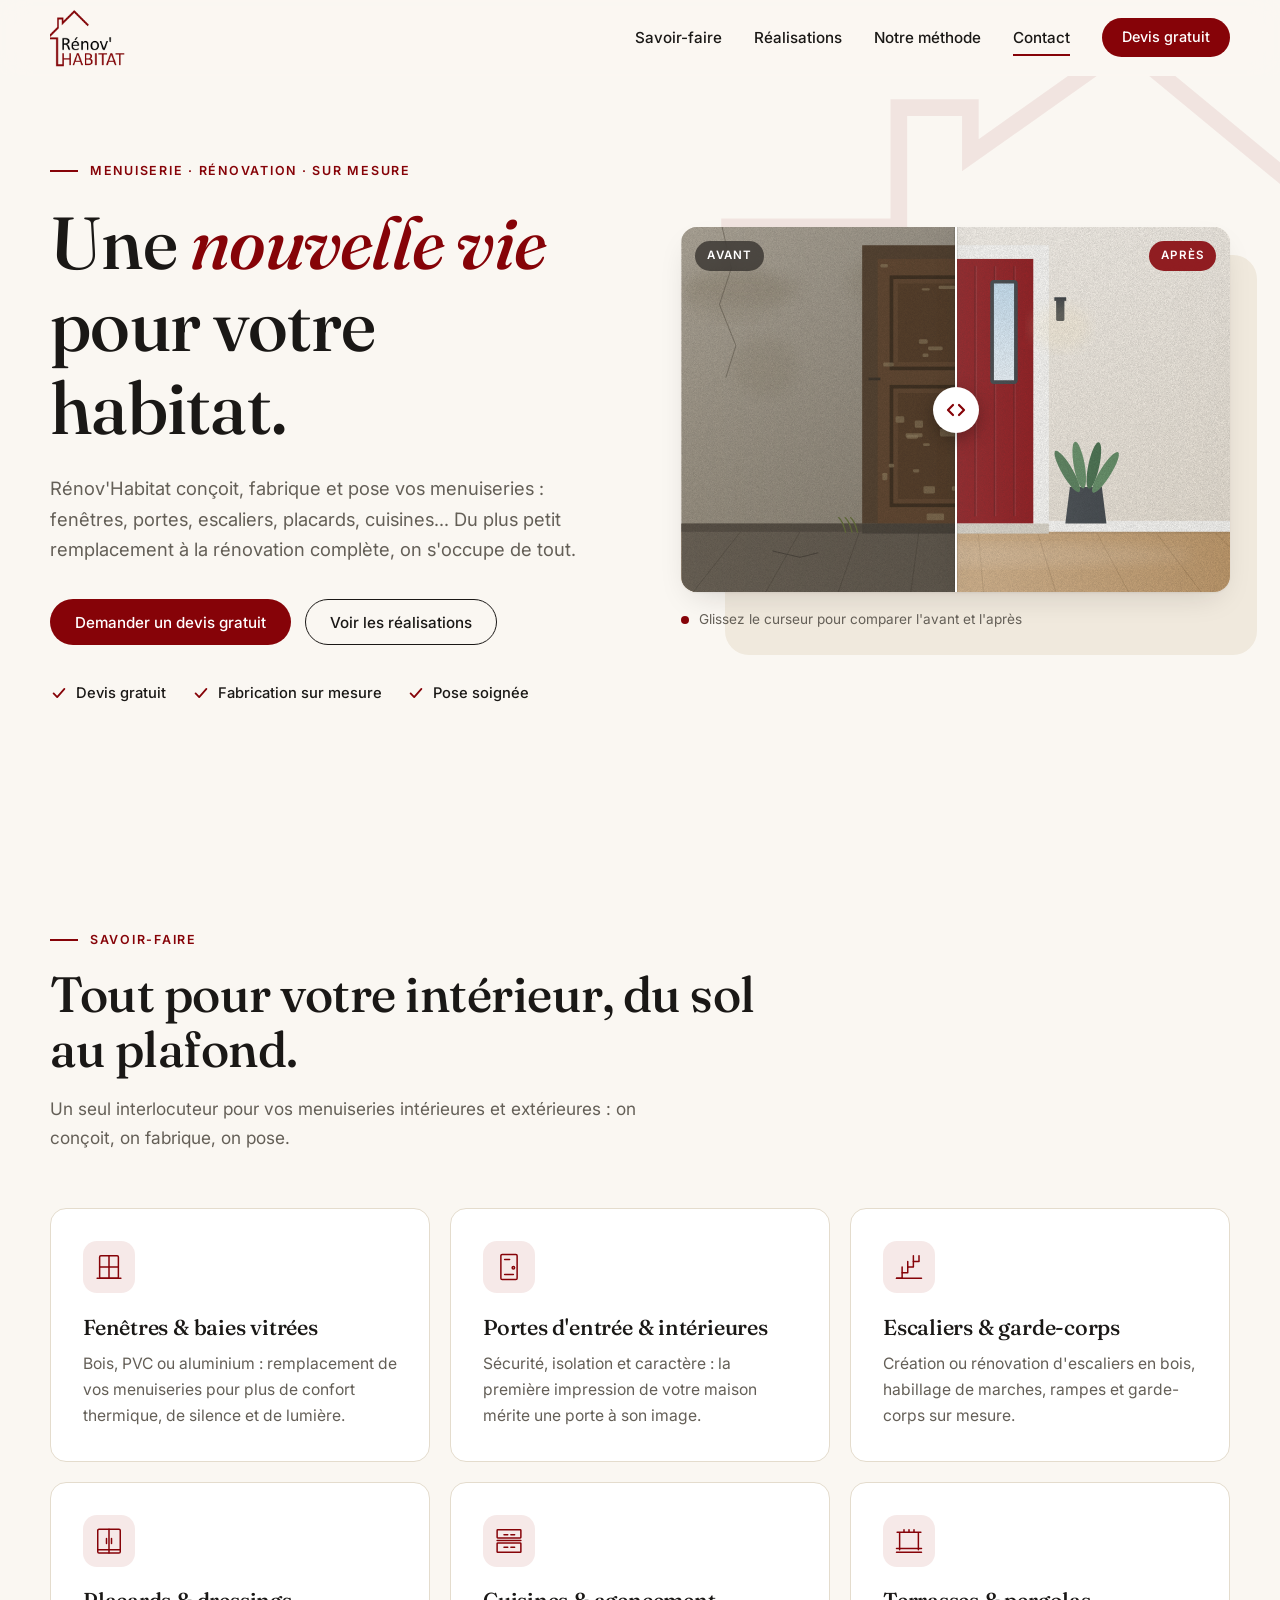
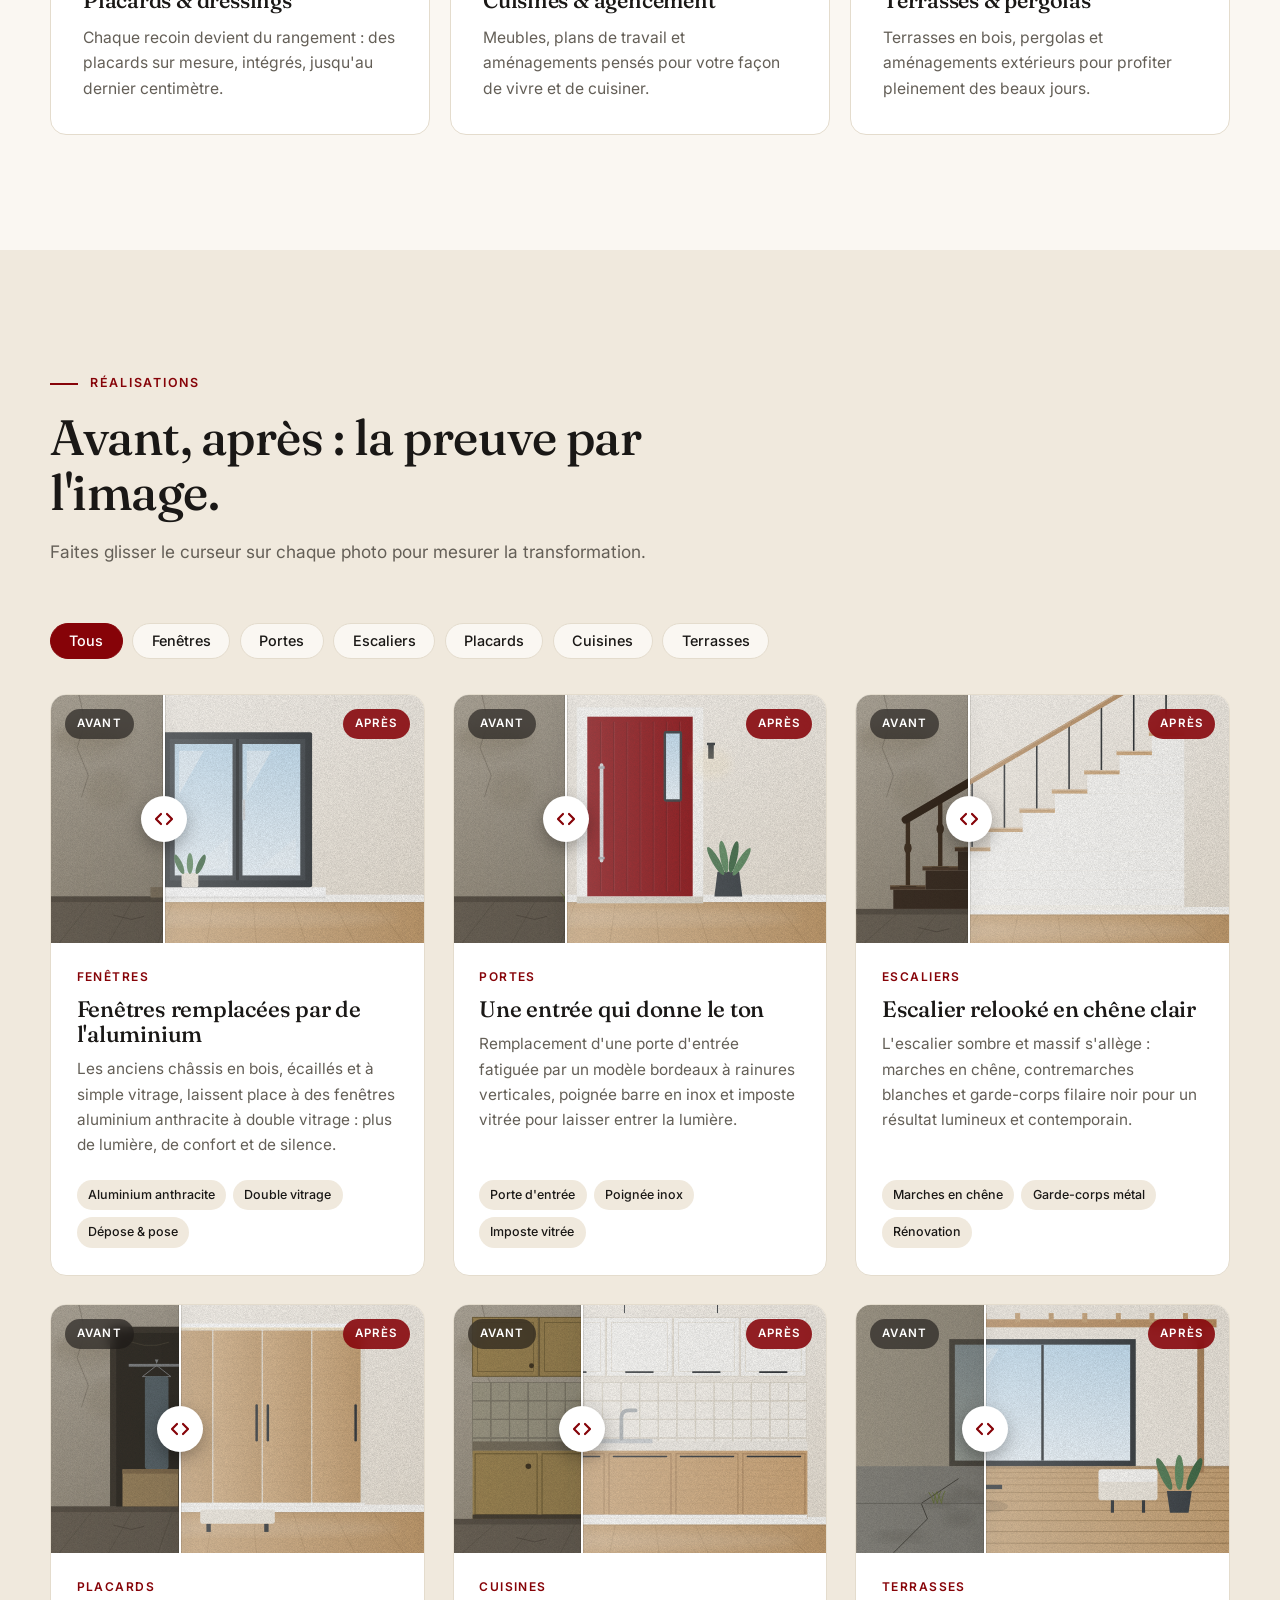
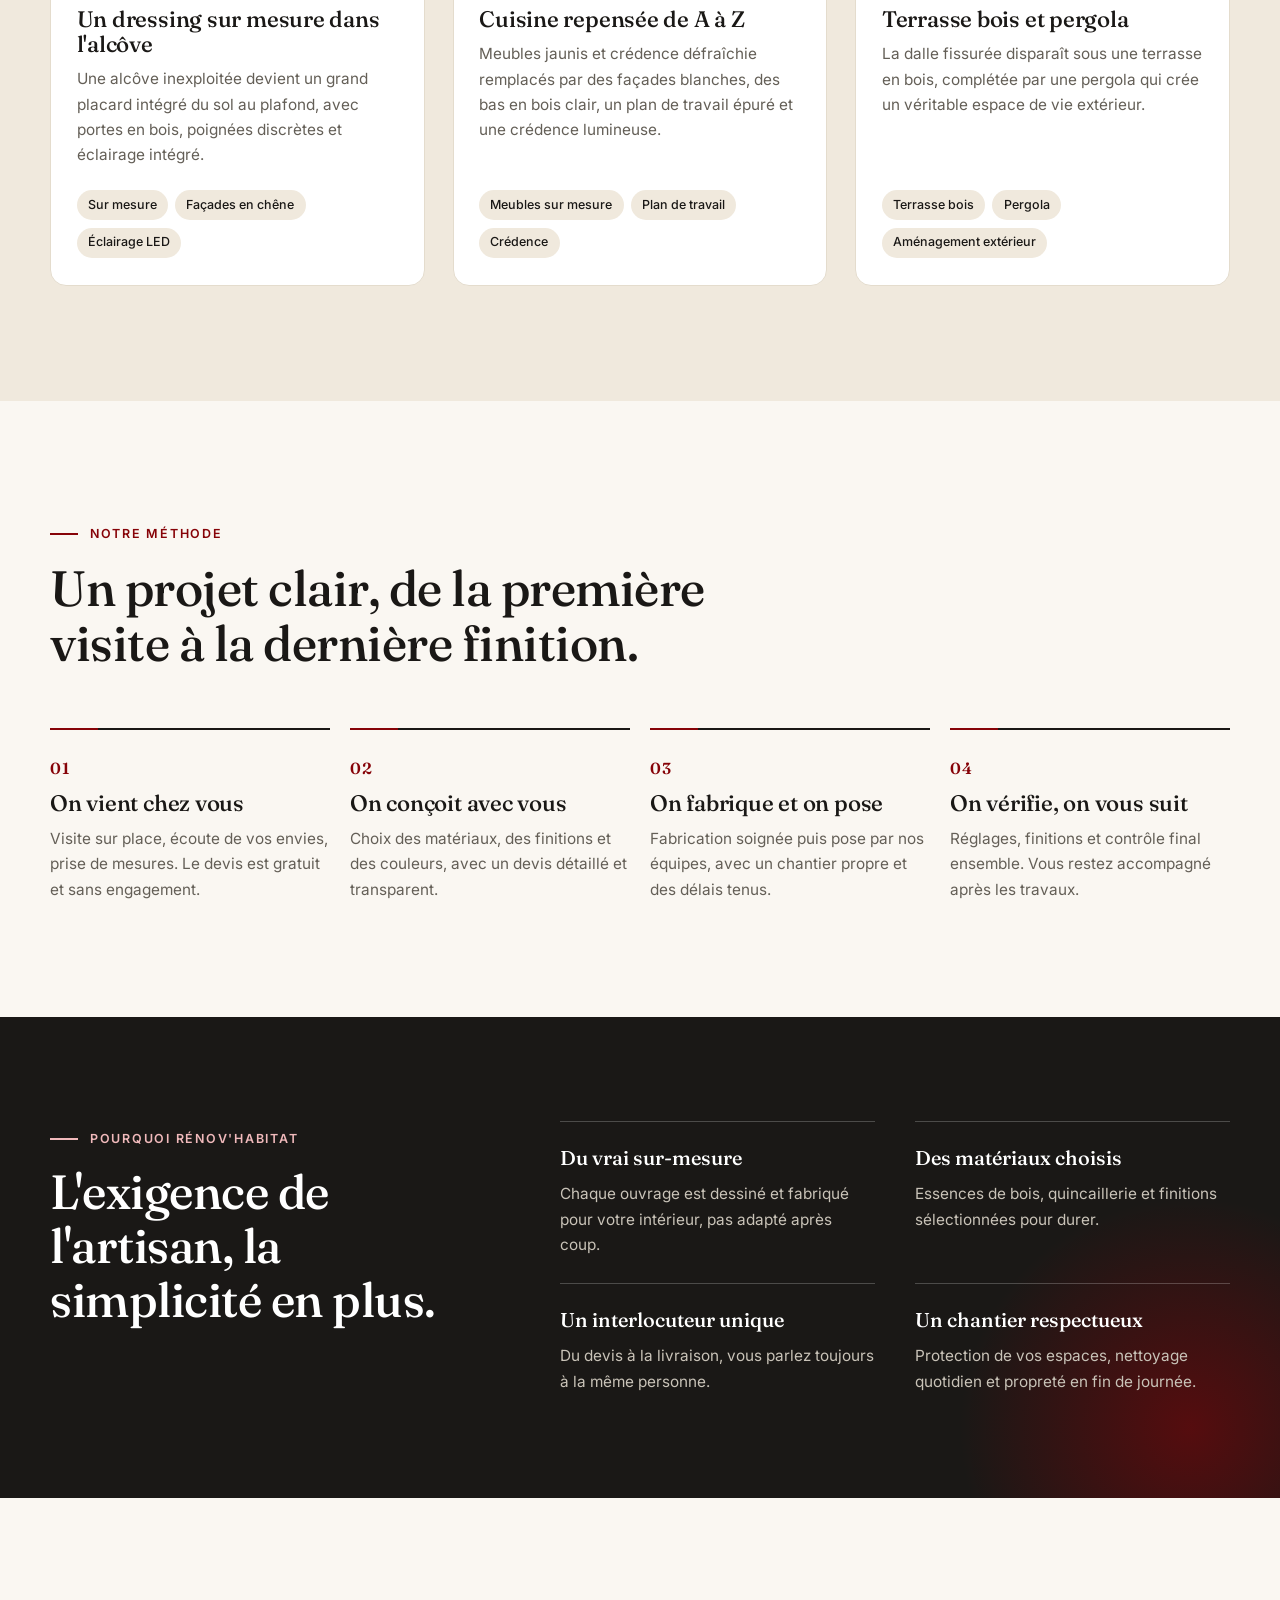
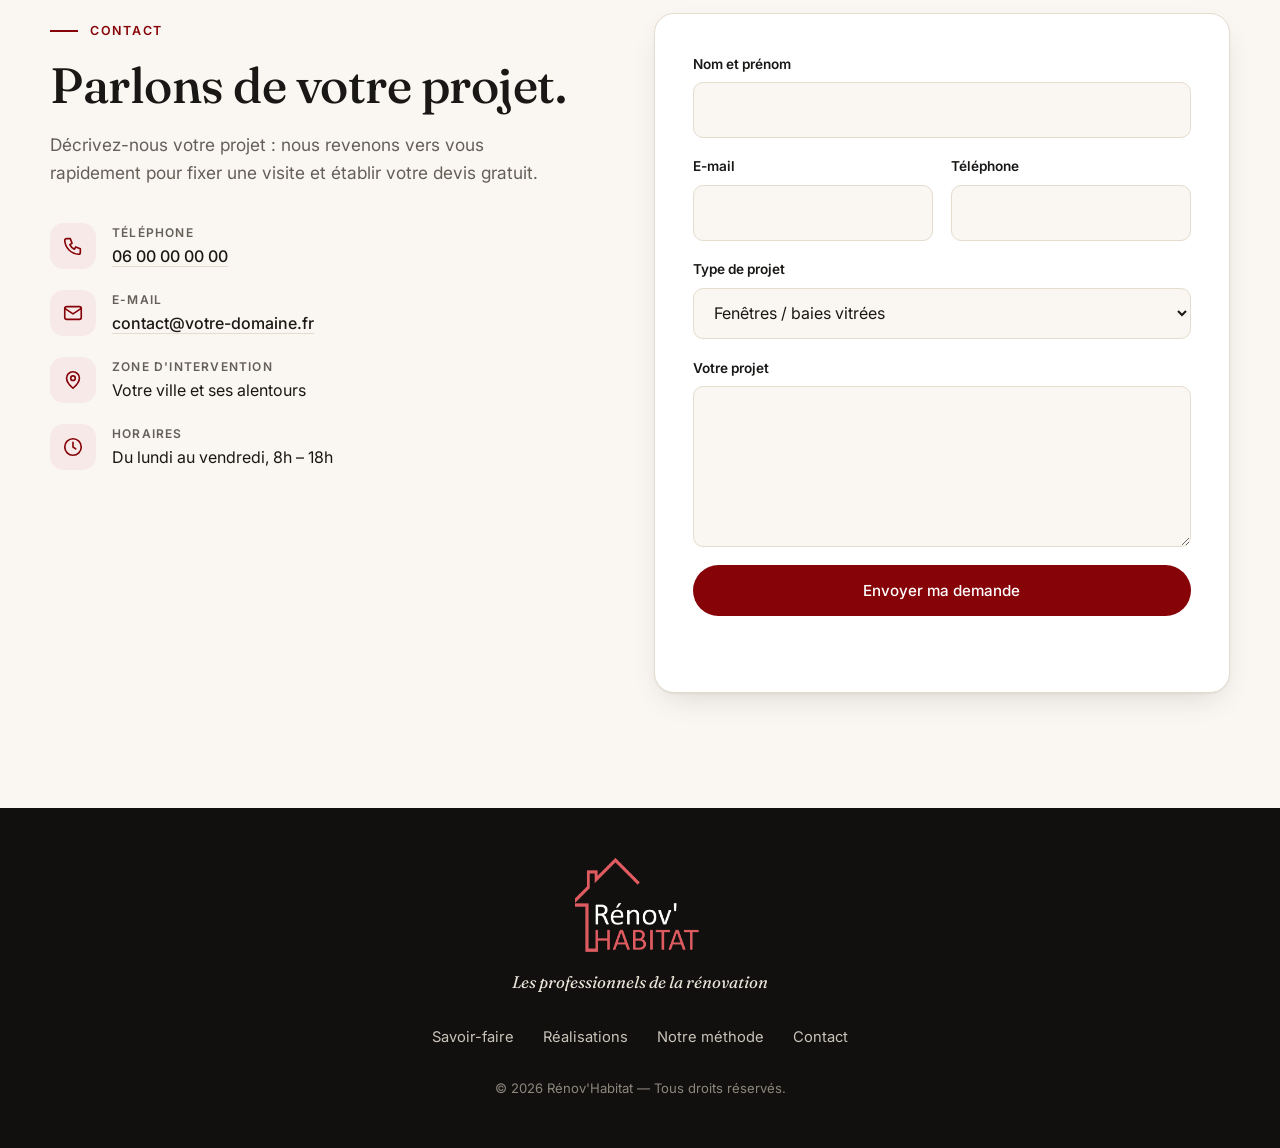
==== index.html @ 022ea780 "Ajoute le site vitrine Rénov'Habitat Site statique (HTML/CSS/JS) pour une entreprise de menuiserie :" ====
<!doctype html>
<html lang="fr">
<head>
  <meta charset="utf-8">
  <meta name="viewport" content="width=device-width, initial-scale=1">
  <title>Rénov'Habitat — Menuiserie sur mesure & rénovation</title>
  <meta name="description" content="Rénov'Habitat, les professionnels de la rénovation : fenêtres, portes, escaliers, placards, cuisines et terrasses sur mesure. Découvrez nos réalisations avant/après et demandez votre devis gratuit.">
  <meta name="theme-color" content="#860308">
  <link rel="icon" href="assets/img/favicon.svg" type="image/svg+xml">

  <meta property="og:type" content="website">
  <meta property="og:title" content="Rénov'Habitat — Menuiserie sur mesure & rénovation">
  <meta property="og:description" content="Fenêtres, portes, escaliers, placards, cuisines et terrasses sur mesure. Découvrez nos transformations avant/après.">
  <meta property="og:image" content="assets/img/logo-original.png">
  <meta property="og:locale" content="fr_FR">

  <link rel="preconnect" href="https://fonts.googleapis.com">
  <link rel="preconnect" href="https://fonts.gstatic.com" crossorigin>
  <link rel="stylesheet" href="https://fonts.googleapis.com/css2?family=Fraunces:ital,opsz,wght@0,9..144,500;0,9..144,600;1,9..144,500&family=Inter:wght@400;500;600&display=swap">
  <link rel="stylesheet" href="css/style.css">
  <script>document.documentElement.classList.add('js')</script>
</head>
<body>
  <a class="skip-link" href="#contenu">Aller au contenu</a>

  <!-- ============ EN-TÊTE ============ -->
  <header class="site-header" id="top">
    <div class="container header__inner">
      <a class="brand" href="#top" aria-label="Rénov'Habitat — accueil">
        <img src="assets/img/logo-mark.png" alt="Rénov'Habitat" width="447" height="332">
      </a>

      <nav class="nav" id="nav" aria-label="Navigation principale">
        <a href="#savoir-faire">Savoir-faire</a>
        <a href="#realisations">Réalisations</a>
        <a href="#methode">Notre méthode</a>
        <a href="#contact">Contact</a>
        <a class="btn btn--primary nav__cta" href="#contact">Devis gratuit</a>
      </nav>

      <button class="nav-toggle" type="button" aria-controls="nav" aria-expanded="false" aria-label="Ouvrir le menu">
        <span></span><span></span><span></span>
      </button>
    </div>
  </header>

  <main id="contenu">

    <!-- ============ HERO ============ -->
    <section class="hero">
      <svg class="hero__roof" viewBox="0 0 520 330" aria-hidden="true" focusable="false">
        <polyline points="8,322 8,160 150,160 150,60 210,60 210,100 340,8 512,150" fill="none" stroke="currentColor" stroke-width="14" stroke-linejoin="miter"/>
      </svg>

      <div class="container hero__grid">
        <div class="hero__copy">
          <p class="eyebrow">Menuiserie · Rénovation · Sur mesure</p>
          <h1>Une <em>nouvelle vie</em> pour votre habitat.</h1>
          <p class="lead">Rénov'Habitat conçoit, fabrique et pose vos menuiseries : fenêtres, portes, escaliers, placards, cuisines… Du plus petit remplacement à la rénovation complète, on s'occupe de tout.</p>

          <div class="hero__actions">
            <a class="btn btn--primary" href="#contact">Demander un devis gratuit</a>
            <a class="btn btn--ghost" href="#realisations">Voir les réalisations</a>
          </div>

          <ul class="checks" aria-label="Nos engagements">
            <li><svg viewBox="0 0 20 20" aria-hidden="true"><path d="M4 10.5l4 4 8-9" fill="none" stroke="currentColor" stroke-width="2" stroke-linecap="round" stroke-linejoin="round"/></svg>Devis gratuit</li>
            <li><svg viewBox="0 0 20 20" aria-hidden="true"><path d="M4 10.5l4 4 8-9" fill="none" stroke="currentColor" stroke-width="2" stroke-linecap="round" stroke-linejoin="round"/></svg>Fabrication sur mesure</li>
            <li><svg viewBox="0 0 20 20" aria-hidden="true"><path d="M4 10.5l4 4 8-9" fill="none" stroke="currentColor" stroke-width="2" stroke-linecap="round" stroke-linejoin="round"/></svg>Pose soignée</li>
          </ul>
        </div>

        <div class="hero__visual">
          <div class="ba ba--hero"
               data-before="assets/img/projects/porte-avant.svg"
               data-after="assets/img/projects/porte-apres.svg"
               data-alt-before="Porte d'entrée en bois usée, avant rénovation"
               data-alt-after="Porte d'entrée bordeaux moderne, après rénovation"
               data-eager="true"></div>
          <p class="hero__caption"><span class="dot"></span> Glissez le curseur pour comparer l'avant et l'après</p>
        </div>
      </div>
    </section>

    <!-- ============ SAVOIR-FAIRE ============ -->
    <section class="section" id="savoir-faire">
      <div class="container">
        <header class="section__head reveal">
          <p class="eyebrow">Savoir-faire</p>
          <h2>Tout pour votre intérieur, du sol au plafond.</h2>
          <p class="section__intro">Un seul interlocuteur pour vos menuiseries intérieures et extérieures : on conçoit, on fabrique, on pose.</p>
        </header>

        <div class="services">
          <article class="service reveal">
            <svg class="service__icon" viewBox="0 0 48 48" aria-hidden="true"><rect x="9" y="6" width="30" height="36" rx="2"/><path d="M24 6v36M9 24h30"/><path d="M5 42h38"/></svg>
            <h3>Fenêtres &amp; baies vitrées</h3>
            <p>Bois, PVC ou aluminium : remplacement de vos menuiseries pour plus de confort thermique, de silence et de lumière.</p>
          </article>
          <article class="service reveal">
            <svg class="service__icon" viewBox="0 0 48 48" aria-hidden="true"><rect x="11" y="4" width="26" height="40" rx="2"/><circle cx="31" cy="25" r="2"/><path d="M17 12h8M17 36h14"/></svg>
            <h3>Portes d'entrée &amp; intérieures</h3>
            <p>Sécurité, isolation et caractère : la première impression de votre maison mérite une porte à son image.</p>
          </article>
          <article class="service reveal">
            <svg class="service__icon" viewBox="0 0 48 48" aria-hidden="true"><path d="M4 42h9v-9h9v-9h9v-9h9V6"/><path d="M4 42h40"/><path d="M13 33V24M22 24V15M31 15V6"/></svg>
            <h3>Escaliers &amp; garde-corps</h3>
            <p>Création ou rénovation d'escaliers en bois, habillage de marches, rampes et garde-corps sur mesure.</p>
          </article>
          <article class="service reveal">
            <svg class="service__icon" viewBox="0 0 48 48" aria-hidden="true"><rect x="6" y="5" width="36" height="38" rx="2"/><path d="M24 5v38M6 38h36"/><path d="M20 20v8M28 20v8"/></svg>
            <h3>Placards &amp; dressings</h3>
            <p>Chaque recoin devient du rangement : des placards sur mesure, intégrés, jusqu'au dernier centimètre.</p>
          </article>
          <article class="service reveal">
            <svg class="service__icon" viewBox="0 0 48 48" aria-hidden="true"><rect x="5" y="6" width="38" height="13" rx="1"/><rect x="5" y="27" width="38" height="15" rx="1"/><path d="M5 23h38M16 14h6M16 34h6M27 14h6M27 34h6"/></svg>
            <h3>Cuisines &amp; agencement</h3>
            <p>Meubles, plans de travail et aménagements pensés pour votre façon de vivre et de cuisiner.</p>
          </article>
          <article class="service reveal">
            <svg class="service__icon" viewBox="0 0 48 48" aria-hidden="true"><path d="M5 10h38M9 10v28M39 10v28"/><path d="M4 42h40M4 36h40"/><path d="M16 10v-4M24 10v-4M32 10v-4"/></svg>
            <h3>Terrasses &amp; pergolas</h3>
            <p>Terrasses en bois, pergolas et aménagements extérieurs pour profiter pleinement des beaux jours.</p>
          </article>
        </div>
      </div>
    </section>

    <!-- ============ RÉALISATIONS ============ -->
    <section class="section section--sand" id="realisations">
      <div class="container">
        <header class="section__head reveal">
          <p class="eyebrow">Réalisations</p>
          <h2>Avant, après : la preuve par l'image.</h2>
          <p class="section__intro">Faites glisser le curseur sur chaque photo pour mesurer la transformation.</p>
        </header>

        <div class="filters reveal" id="filters" role="group" aria-label="Filtrer les réalisations"></div>

        <div class="projects" id="projects" aria-live="polite">
          <noscript><p>Activez JavaScript pour comparer les photos avant/après.</p></noscript>
        </div>
      </div>
    </section>

    <!-- ============ MÉTHODE ============ -->
    <section class="section" id="methode">
      <div class="container">
        <header class="section__head reveal">
          <p class="eyebrow">Notre méthode</p>
          <h2>Un projet clair, de la première visite à la dernière finition.</h2>
        </header>

        <ol class="steps">
          <li class="step reveal">
            <span class="step__num">01</span>
            <h3>On vient chez vous</h3>
            <p>Visite sur place, écoute de vos envies, prise de mesures. Le devis est gratuit et sans engagement.</p>
          </li>
          <li class="step reveal">
            <span class="step__num">02</span>
            <h3>On conçoit avec vous</h3>
            <p>Choix des matériaux, des finitions et des couleurs, avec un devis détaillé et transparent.</p>
          </li>
          <li class="step reveal">
            <span class="step__num">03</span>
            <h3>On fabrique et on pose</h3>
            <p>Fabrication soignée puis pose par nos équipes, avec un chantier propre et des délais tenus.</p>
          </li>
          <li class="step reveal">
            <span class="step__num">04</span>
            <h3>On vérifie, on vous suit</h3>
            <p>Réglages, finitions et contrôle final ensemble. Vous restez accompagné après les travaux.</p>
          </li>
        </ol>
      </div>
    </section>

    <!-- ============ ENGAGEMENTS ============ -->
    <section class="values">
      <div class="container values__grid">
        <div class="values__lead reveal">
          <p class="eyebrow eyebrow--light">Pourquoi Rénov'Habitat</p>
          <h2>L'exigence de l'artisan, la simplicité en plus.</h2>
        </div>
        <ul class="values__list">
          <li class="reveal"><strong>Du vrai sur-mesure</strong><span>Chaque ouvrage est dessiné et fabriqué pour votre intérieur, pas adapté après coup.</span></li>
          <li class="reveal"><strong>Des matériaux choisis</strong><span>Essences de bois, quincaillerie et finitions sélectionnées pour durer.</span></li>
          <li class="reveal"><strong>Un interlocuteur unique</strong><span>Du devis à la livraison, vous parlez toujours à la même personne.</span></li>
          <li class="reveal"><strong>Un chantier respectueux</strong><span>Protection de vos espaces, nettoyage quotidien et propreté en fin de journée.</span></li>
        </ul>
      </div>
    </section>

    <!-- ============ CONTACT ============ -->
    <section class="section" id="contact">
      <div class="container contact__grid">
        <div class="contact__info reveal">
          <p class="eyebrow">Contact</p>
          <h2>Parlons de votre projet.</h2>
          <p class="section__intro">Décrivez-nous votre projet : nous revenons vers vous rapidement pour fixer une visite et établir votre devis gratuit.</p>

          <ul class="contact__list">
            <li>
              <svg viewBox="0 0 24 24" aria-hidden="true"><path d="M5 4h4l2 5-2.5 1.5a11 11 0 005 5L15 13l5 2v4a2 2 0 01-2 2A16 16 0 013 6a2 2 0 012-2z"/></svg>
              <div><span class="label">Téléphone</span><a data-site="phone" data-site-href="tel" href="tel:0600000000">06 00 00 00 00</a></div>
            </li>
            <li>
              <svg viewBox="0 0 24 24" aria-hidden="true"><rect x="3" y="5" width="18" height="14" rx="2"/><path d="M3 7l9 6 9-6"/></svg>
              <div><span class="label">E-mail</span><a data-site="email" data-site-href="mail" href="mailto:contact@votre-domaine.fr">contact@votre-domaine.fr</a></div>
            </li>
            <li>
              <svg viewBox="0 0 24 24" aria-hidden="true"><path d="M12 21s-7-6.2-7-11a7 7 0 0114 0c0 4.8-7 11-7 11z"/><circle cx="12" cy="10" r="2.5"/></svg>
              <div><span class="label">Zone d'intervention</span><span data-site="zone">Votre ville et ses alentours</span></div>
            </li>
            <li>
              <svg viewBox="0 0 24 24" aria-hidden="true"><circle cx="12" cy="12" r="9"/><path d="M12 7v5l3 2"/></svg>
              <div><span class="label">Horaires</span><span data-site="hours">Du lundi au vendredi, 8h – 18h</span></div>
            </li>
          </ul>
        </div>

        <form class="form reveal" id="contact-form" novalidate>
          <div class="field">
            <label for="f-name">Nom et prénom</label>
            <input id="f-name" name="name" type="text" autocomplete="name" required>
          </div>
          <div class="field-row">
            <div class="field">
              <label for="f-email">E-mail</label>
              <input id="f-email" name="email" type="email" autocomplete="email" required>
            </div>
            <div class="field">
              <label for="f-phone">Téléphone</label>
              <input id="f-phone" name="phone" type="tel" autocomplete="tel">
            </div>
          </div>
          <div class="field">
            <label for="f-type">Type de projet</label>
            <select id="f-type" name="type">
              <option>Fenêtres / baies vitrées</option>
              <option>Porte d'entrée / intérieure</option>
              <option>Escalier / garde-corps</option>
              <option>Placard / dressing</option>
              <option>Cuisine / agencement</option>
              <option>Terrasse / pergola</option>
              <option>Autre projet</option>
            </select>
          </div>
          <div class="field">
            <label for="f-msg">Votre projet</label>
            <textarea id="f-msg" name="message" rows="5" required></textarea>
          </div>
          <button class="btn btn--primary btn--block" type="submit">Envoyer ma demande</button>
          <p class="form__status" id="form-status" role="status"></p>
        </form>
      </div>
    </section>
  </main>

  <!-- ============ PIED DE PAGE ============ -->
  <footer class="site-footer">
    <div class="container footer__inner">
      <img class="footer__logo" src="assets/img/logo-mark-light.png" alt="Rénov'Habitat" width="447" height="332" loading="lazy">
      <p class="footer__tagline">Les professionnels de la rénovation</p>
      <nav class="footer__nav" aria-label="Pied de page">
        <a href="#savoir-faire">Savoir-faire</a>
        <a href="#realisations">Réalisations</a>
        <a href="#methode">Notre méthode</a>
        <a href="#contact">Contact</a>
      </nav>
      <p class="footer__copy">© <span id="year">2026</span> Rénov'Habitat — Tous droits réservés.</p>
    </div>
  </footer>

  <script src="js/config.js"></script>
  <script src="js/projects.js"></script>
  <script src="js/main.js"></script>
</body>
</html>
---- css/style.css ----
/* =====================================================================
   Rénov'Habitat — feuille de style
   Charte : bordeaux du logo, crème chaud, noir encre, touche de bois.
   ===================================================================== */

:root {
  --bordeaux: #860308;
  --bordeaux-dark: #5f0206;
  --bordeaux-soft: #f6e9e8;
  --ink: #1a1816;
  --muted: #645f57;
  --paper: #faf7f2;
  --sand: #f0e9dd;
  --line: #e4dccd;
  --wood: #c29b6d;
  --white: #fff;

  --font-body: "Inter", system-ui, -apple-system, "Segoe UI", Roboto, sans-serif;
  --font-display: "Fraunces", Georgia, "Times New Roman", serif;

  --radius: 16px;
  --radius-sm: 10px;
  --shadow: 0 1px 2px rgb(26 24 22 / .05), 0 12px 32px -12px rgb(26 24 22 / .18);
  --header-h: 76px;
  --ease: cubic-bezier(.2, .7, .2, 1);
}

/* ---------- Base ---------- */
*, *::before, *::after { box-sizing: border-box; }
html { scroll-behavior: smooth; -webkit-text-size-adjust: 100%; }
body {
  margin: 0;
  font-family: var(--font-body);
  font-size: 1rem;
  line-height: 1.65;
  color: var(--ink);
  background: var(--paper);
  -webkit-font-smoothing: antialiased;
}
img, svg { max-width: 100%; display: block; }
h1, h2, h3 { margin: 0; font-family: var(--font-display); font-weight: 500; line-height: 1.12; letter-spacing: -.01em; }
p { margin: 0; }
ul, ol { margin: 0; padding: 0; list-style: none; }
a { color: inherit; }
:focus-visible { outline: 3px solid var(--bordeaux); outline-offset: 3px; border-radius: 4px; }
::selection { background: var(--bordeaux); color: #fff; }

.container { width: min(1180px, 100% - 2.5rem); margin-inline: auto; }
.skip-link {
  position: absolute; left: 1rem; top: -4rem; z-index: 100;
  background: var(--ink); color: #fff; padding: .6rem 1rem; border-radius: 8px;
}
.skip-link:focus { top: 1rem; }
.sr-only {
  position: absolute; width: 1px; height: 1px; margin: -1px; padding: 0;
  overflow: hidden; clip: rect(0 0 0 0); white-space: nowrap; border: 0;
}

/* ---------- Boutons ---------- */
.btn {
  display: inline-flex; align-items: center; justify-content: center; gap: .5rem;
  padding: .9rem 1.5rem; border-radius: 999px; border: 1.5px solid transparent;
  font: 500 .95rem/1 var(--font-body); text-decoration: none; cursor: pointer;
  transition: background .25s var(--ease), color .25s var(--ease), border-color .25s var(--ease), transform .25s var(--ease), box-shadow .25s var(--ease);
}
.btn:active { transform: translateY(1px); }
.btn--primary { background: var(--bordeaux); color: #fff; }
.btn--primary:hover { background: var(--bordeaux-dark); box-shadow: 0 10px 24px -10px rgb(134 3 8 / .6); }
.btn--ghost { border-color: var(--ink); color: var(--ink); }
.btn--ghost:hover { background: var(--ink); color: #fff; }
.btn--block { width: 100%; padding-block: 1.05rem; }

/* ---------- En-tête ---------- */
.site-header {
  position: sticky; top: 0; z-index: 50; height: var(--header-h);
  background: rgb(250 247 242 / .82);
  -webkit-backdrop-filter: saturate(1.4) blur(14px); backdrop-filter: saturate(1.4) blur(14px);
  border-bottom: 1px solid transparent;
  transition: border-color .3s, box-shadow .3s;
}
.site-header.is-scrolled { border-color: var(--line); box-shadow: 0 6px 20px -16px rgb(26 24 22 / .4); }
.header__inner { height: 100%; display: flex; align-items: center; justify-content: space-between; gap: 1.5rem; }
.brand img { height: 58px; width: auto; }

.nav { display: flex; align-items: center; gap: 2rem; }
.nav a:not(.btn) {
  position: relative; text-decoration: none; font-size: .95rem; font-weight: 500; color: var(--ink); padding: .25rem 0;
}
.nav a:not(.btn)::after {
  content: ""; position: absolute; left: 0; bottom: -2px; width: 100%; height: 2px;
  background: var(--bordeaux); transform: scaleX(0); transform-origin: left; transition: transform .3s var(--ease);
}
.nav a:not(.btn):hover::after, .nav a.is-active::after { transform: scaleX(1); }
.nav__cta { padding: .7rem 1.2rem; font-size: .9rem; }

.nav-toggle {
  display: none; width: 44px; height: 44px; padding: 0; border: 0; background: none; cursor: pointer;
  flex-direction: column; justify-content: center; align-items: center; gap: 6px;
}
.nav-toggle span { width: 24px; height: 2px; background: var(--ink); border-radius: 2px; transition: transform .3s var(--ease), opacity .2s; }
.nav-toggle[aria-expanded="true"] span:nth-child(1) { transform: translateY(8px) rotate(45deg); }
.nav-toggle[aria-expanded="true"] span:nth-child(2) { opacity: 0; }
.nav-toggle[aria-expanded="true"] span:nth-child(3) { transform: translateY(-8px) rotate(-45deg); }

/* ---------- Typo utilitaires ---------- */
.eyebrow {
  display: inline-flex; align-items: center; gap: .75rem;
  font-size: .78rem; font-weight: 600; letter-spacing: .14em; text-transform: uppercase; color: var(--bordeaux);
}
.eyebrow::before { content: ""; width: 28px; height: 2px; background: currentColor; }
.eyebrow--light { color: #f0b9bb; }

.section { padding-block: clamp(4rem, 9vw, 7.5rem); scroll-margin-top: var(--header-h); }
.section--sand { background: var(--sand); }
.section__head { max-width: 720px; margin-bottom: clamp(2.2rem, 5vw, 3.5rem); }
.section__head h2, .contact__info h2 { font-size: clamp(2rem, 4.2vw, 3.1rem); margin-top: 1rem; }
.section__intro { margin-top: 1.1rem; color: var(--muted); font-size: 1.08rem; max-width: 56ch; }

/* ---------- Hero ---------- */
.hero { position: relative; overflow: hidden; padding-block: clamp(2.5rem, 6vw, 5rem) clamp(3.5rem, 8vw, 6.5rem); }
.hero__roof {
  position: absolute; right: -60px; top: -40px; width: min(620px, 70vw); color: var(--bordeaux); opacity: .07; pointer-events: none;
}
.hero__grid { position: relative; display: grid; gap: 3rem; align-items: center; }
.hero h1 { font-size: clamp(2.6rem, 6.4vw, 4.6rem); margin-top: 1.3rem; }
.hero h1 em { font-style: italic; color: var(--bordeaux); }
.lead { margin-top: 1.5rem; max-width: 52ch; font-size: clamp(1.02rem, 1.6vw, 1.15rem); color: var(--muted); }
.hero__actions { display: flex; flex-wrap: wrap; gap: .9rem; margin-top: 2.2rem; }
.checks { display: flex; flex-wrap: wrap; gap: .6rem 1.6rem; margin-top: 2.2rem; font-size: .92rem; font-weight: 500; }
.checks li { display: inline-flex; align-items: center; gap: .5rem; }
.checks svg { width: 18px; height: 18px; color: var(--bordeaux); flex: none; }

.hero__visual { position: relative; }
.hero__visual::before {
  content: ""; position: absolute; inset: 7% -5% -6% 8%; background: var(--sand); border-radius: calc(var(--radius) + 8px); z-index: 0;
}
.hero__visual .ba { position: relative; z-index: 1; border-radius: var(--radius); box-shadow: var(--shadow); }
.hero__caption { position: relative; z-index: 1; margin-top: 1rem; display: flex; align-items: center; gap: .6rem; font-size: .85rem; color: var(--muted); }
.dot { width: 8px; height: 8px; border-radius: 50%; background: var(--bordeaux); box-shadow: 0 0 0 0 rgb(134 3 8 / .5); animation: pulse 2.2s infinite; }
@keyframes pulse { 70% { box-shadow: 0 0 0 10px rgb(134 3 8 / 0); } 100% { box-shadow: 0 0 0 0 rgb(134 3 8 / 0); } }

/* ---------- Comparateur avant / après ---------- */
.ba {
  --pos: 50%;
  position: relative; overflow: hidden; aspect-ratio: 3 / 2; background: var(--sand);
  cursor: ew-resize; touch-action: pan-y; user-select: none; -webkit-user-select: none; isolation: isolate;
}
.ba__img { position: absolute; inset: 0; width: 100%; height: 100%; object-fit: cover; pointer-events: none; -webkit-user-drag: none; }
.ba__img--before { clip-path: inset(0 calc(100% - var(--pos)) 0 0); }
.ba__tag {
  position: absolute; top: 14px; padding: .35rem .75rem; border-radius: 999px;
  font-size: .72rem; font-weight: 600; letter-spacing: .1em; text-transform: uppercase; color: #fff;
  background: rgb(26 24 22 / .62); -webkit-backdrop-filter: blur(6px); backdrop-filter: blur(6px); pointer-events: none;
}
.ba__tag--before { left: 14px; }
.ba__tag--after { right: 14px; background: rgb(134 3 8 / .88); }
.ba__handle {
  position: absolute; top: 0; bottom: 0; left: var(--pos); width: 2px; margin-left: -1px; background: #fff;
  box-shadow: 0 0 0 1px rgb(26 24 22 / .12), 0 0 18px rgb(0 0 0 / .25); pointer-events: none;
}
.ba__knob {
  position: absolute; top: 50%; left: 50%; width: 46px; height: 46px; margin: -23px 0 0 -23px; border-radius: 50%;
  background: #fff; color: var(--bordeaux); display: grid; place-items: center;
  box-shadow: 0 6px 18px rgb(0 0 0 / .3); transition: transform .25s var(--ease);
}
.ba__knob svg { width: 24px; height: 24px; }
.ba:hover .ba__knob, .ba.is-dragging .ba__knob { transform: scale(1.1); }
.ba__range { position: absolute; left: 0; bottom: 0; width: 1px; height: 1px; opacity: 0; }
.ba:focus-within { outline: 3px solid var(--bordeaux); outline-offset: 3px; }

/* ---------- Savoir-faire ---------- */
.services { display: grid; gap: 1.25rem; grid-template-columns: repeat(auto-fit, minmax(290px, 1fr)); }
.service {
  padding: 2rem; background: var(--white); border: 1px solid var(--line); border-radius: var(--radius);
  transition: transform .35s var(--ease), box-shadow .35s var(--ease), border-color .35s;
}
.service:hover { transform: translateY(-5px); box-shadow: var(--shadow); border-color: transparent; }
.service__icon {
  width: 52px; height: 52px; padding: 11px; margin-bottom: 1.4rem; border-radius: 14px;
  background: var(--bordeaux-soft); color: var(--bordeaux);
  fill: none; stroke: currentColor; stroke-width: 2.4; stroke-linecap: round; stroke-linejoin: round;
}
.service h3 { font-size: 1.35rem; }
.service p { margin-top: .7rem; color: var(--muted); font-size: .98rem; }

/* ---------- Réalisations ---------- */
.filters { display: flex; flex-wrap: wrap; gap: .6rem; margin-bottom: 2.2rem; }
.chip {
  padding: .6rem 1.15rem; border-radius: 999px; border: 1.5px solid var(--line); background: var(--paper);
  font: 500 .9rem/1 var(--font-body); color: var(--ink); cursor: pointer;
  transition: background .25s, color .25s, border-color .25s, transform .2s;
}
.chip:hover { border-color: var(--ink); }
.chip[aria-pressed="true"] { background: var(--bordeaux); border-color: var(--bordeaux); color: #fff; }

.projects { display: grid; gap: 1.75rem; grid-template-columns: repeat(auto-fill, minmax(min(100%, 360px), 1fr)); }
.project {
  display: flex; flex-direction: column; background: var(--white); border-radius: var(--radius); overflow: hidden;
  border: 1px solid var(--line); transition: box-shadow .35s var(--ease), transform .35s var(--ease);
}
.project:hover { box-shadow: var(--shadow); transform: translateY(-4px); }
.project[hidden] { display: none; }
.project__body { padding: 1.5rem 1.6rem 1.7rem; display: flex; flex-direction: column; gap: .6rem; flex: 1; }
.project__cat { font-size: .75rem; font-weight: 600; letter-spacing: .12em; text-transform: uppercase; color: var(--bordeaux); }
.project h3 { font-size: 1.4rem; }
.project__desc { color: var(--muted); font-size: .96rem; }
.tags { display: flex; flex-wrap: wrap; gap: .45rem; margin-top: auto; padding-top: .8rem; }
.tags li { padding: .3rem .7rem; border-radius: 999px; background: var(--sand); font-size: .78rem; font-weight: 500; color: var(--ink); }

/* ---------- Méthode ---------- */
.steps { display: grid; gap: 1.25rem; grid-template-columns: repeat(auto-fit, minmax(230px, 1fr)); counter-reset: step; }
.step { position: relative; padding-top: 1.6rem; border-top: 2px solid var(--ink); }
.step::before {
  content: ""; position: absolute; top: -2px; left: 0; width: 48px; height: 2px; background: var(--bordeaux);
}
.step__num { font-family: var(--font-display); font-size: 1rem; font-weight: 600; color: var(--bordeaux); letter-spacing: .06em; }
.step h3 { font-size: 1.4rem; margin-top: .6rem; }
.step p { margin-top: .6rem; color: var(--muted); font-size: .96rem; }

/* ---------- Engagements ---------- */
.values { background: var(--ink); color: #fff; padding-block: clamp(4rem, 9vw, 6.5rem); position: relative; overflow: hidden; }
.values::after {
  content: ""; position: absolute; right: -140px; bottom: -160px; width: 460px; height: 460px; border-radius: 50%;
  background: radial-gradient(closest-side, rgb(134 3 8 / .55), transparent); pointer-events: none;
}
.values__grid { position: relative; z-index: 1; display: grid; gap: 3rem; }
.values__lead h2 { font-size: clamp(2rem, 4vw, 3rem); margin-top: 1rem; }
.values__list { display: grid; gap: 1.6rem 2.5rem; grid-template-columns: repeat(auto-fit, minmax(240px, 1fr)); }
.values__list li { display: flex; flex-direction: column; gap: .45rem; padding-top: 1.2rem; border-top: 1px solid rgb(255 255 255 / .22); }
.values__list strong { font-family: var(--font-display); font-weight: 500; font-size: 1.25rem; }
.values__list span { color: #c9c3b8; font-size: .96rem; }

/* ---------- Contact ---------- */
.contact__grid { display: grid; gap: 3rem; align-items: start; }
.contact__list { margin-top: 2.2rem; display: grid; gap: 1.3rem; }
.contact__list li { display: flex; gap: 1rem; align-items: flex-start; }
.contact__list svg {
  flex: none; width: 46px; height: 46px; padding: 12px; border-radius: 14px; background: var(--bordeaux-soft); color: var(--bordeaux);
  fill: none; stroke: currentColor; stroke-width: 1.8; stroke-linecap: round; stroke-linejoin: round;
}
.contact__list .label { display: block; font-size: .75rem; font-weight: 600; letter-spacing: .1em; text-transform: uppercase; color: var(--muted); }
.contact__list a { font-weight: 500; text-decoration: none; border-bottom: 1px solid var(--line); transition: border-color .2s, color .2s; }
.contact__list a:hover { color: var(--bordeaux); border-color: var(--bordeaux); }

.form {
  display: grid; gap: 1.1rem; padding: clamp(1.5rem, 4vw, 2.4rem);
  background: var(--white); border: 1px solid var(--line); border-radius: calc(var(--radius) + 4px); box-shadow: var(--shadow);
}
.field { display: grid; gap: .45rem; }
.field-row { display: grid; gap: 1.1rem; grid-template-columns: 1fr; }
.field label { font-size: .85rem; font-weight: 600; }
.field input, .field select, .field textarea {
  width: 100%; padding: .85rem 1rem; border: 1.5px solid var(--line); border-radius: var(--radius-sm);
  background: var(--paper); font: inherit; color: var(--ink); transition: border-color .2s, box-shadow .2s, background .2s;
}
.field textarea { resize: vertical; min-height: 130px; }
.field input:focus, .field select:focus, .field textarea:focus {
  outline: none; border-color: var(--bordeaux); background: #fff; box-shadow: 0 0 0 4px rgb(134 3 8 / .12);
}
.field input.is-invalid, .field textarea.is-invalid { border-color: #c0392b; }
.form__status { min-height: 1.4em; font-size: .9rem; color: var(--muted); text-align: center; }
.form__status.is-error { color: #b3261e; }
.form__status.is-ok { color: #2d6a3e; }

/* ---------- Pied de page ---------- */
.site-footer { background: #11100f; color: #c9c3b8; padding-block: 3rem; }
.footer__inner { display: grid; gap: 1.8rem; justify-items: center; text-align: center; }
.footer__logo { width: 130px; height: auto; }
.footer__tagline { margin-top: -.8rem; font-family: var(--font-display); font-style: italic; font-size: 1.05rem; color: #e9e3d8; }
.footer__nav { display: flex; flex-wrap: wrap; justify-content: center; gap: .6rem 1.8rem; }
.footer__nav a { text-decoration: none; font-size: .92rem; transition: color .2s; }
.footer__nav a:hover { color: #fff; }
.footer__copy { font-size: .82rem; color: #8d877c; }

/* ---------- Animation d'apparition ---------- */
.js .reveal { opacity: 0; transform: translateY(22px); transition: opacity .8s var(--ease), transform .8s var(--ease); transition-delay: var(--d, 0ms); }
.js .reveal.is-in { opacity: 1; transform: none; }

/* ---------- Responsive ---------- */
@media (min-width: 640px) {
  .field-row { grid-template-columns: 1fr 1fr; }
}
@media (min-width: 960px) {
  .hero__grid { grid-template-columns: 1.02fr 1fr; gap: 4.5rem; }
  .values__grid { grid-template-columns: 1fr 1.5fr; gap: 4rem; align-items: start; }
  .contact__grid { grid-template-columns: 1fr 1.1fr; gap: 5rem; }
}
@media (max-width: 860px) {
  :root { --header-h: 68px; }
  .brand img { height: 50px; }
  .nav-toggle { display: flex; }
  .nav {
    position: absolute; top: 100%; left: 0; right: 0; flex-direction: column; align-items: stretch; gap: 0;
    padding: .5rem 1.25rem 1.5rem; background: var(--paper); border-bottom: 1px solid var(--line);
    box-shadow: 0 24px 40px -24px rgb(26 24 22 / .35);
    transform: translateY(-12px); opacity: 0; visibility: hidden; transition: transform .3s var(--ease), opacity .25s, visibility .3s;
  }
  .nav.is-open { transform: none; opacity: 1; visibility: visible; }
  .nav a:not(.btn) { padding: 1rem .25rem; border-bottom: 1px solid var(--line); font-size: 1.05rem; }
  .nav a:not(.btn)::after { display: none; }
  .nav__cta { margin-top: 1.1rem; padding: 1rem; }
}

@media (prefers-reduced-motion: reduce) {
  html { scroll-behavior: auto; }
  *, *::before, *::after { animation: none !important; transition-duration: .01ms !important; }
  .js .reveal { opacity: 1; transform: none; }
}
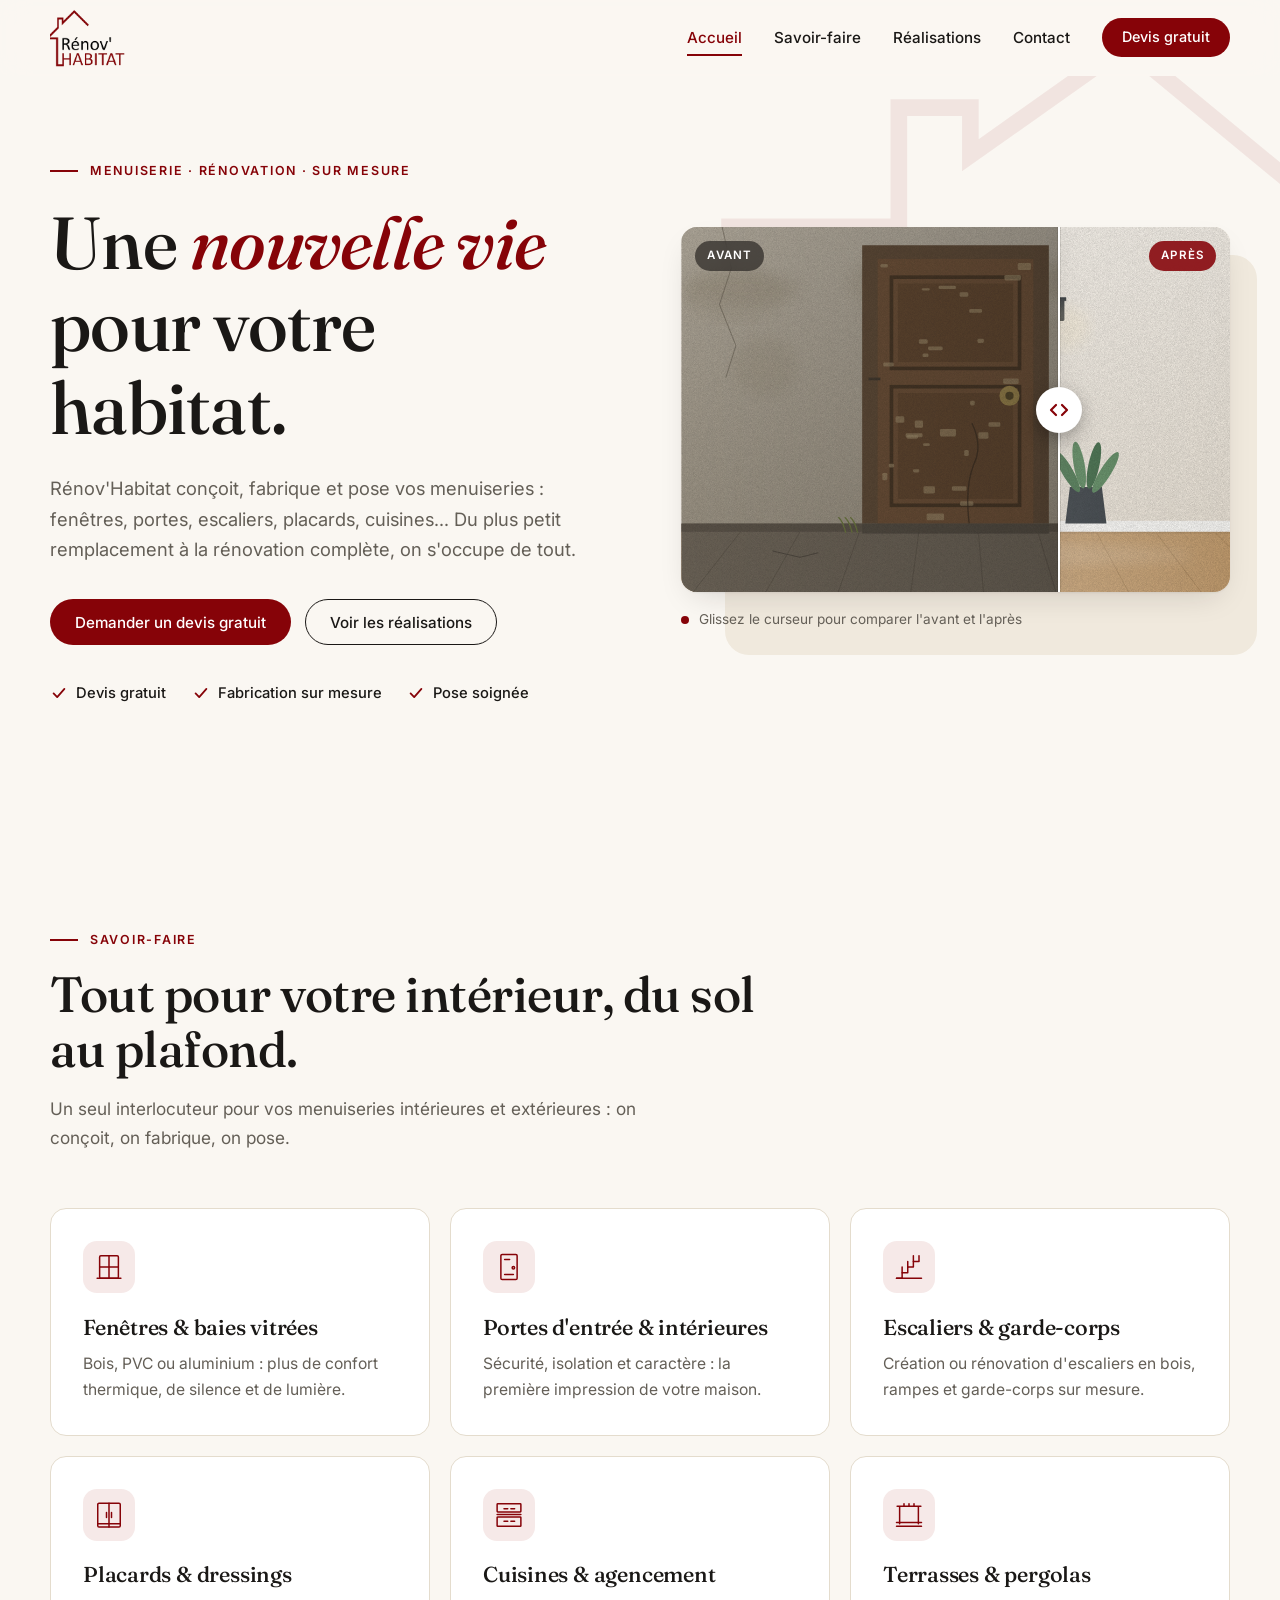
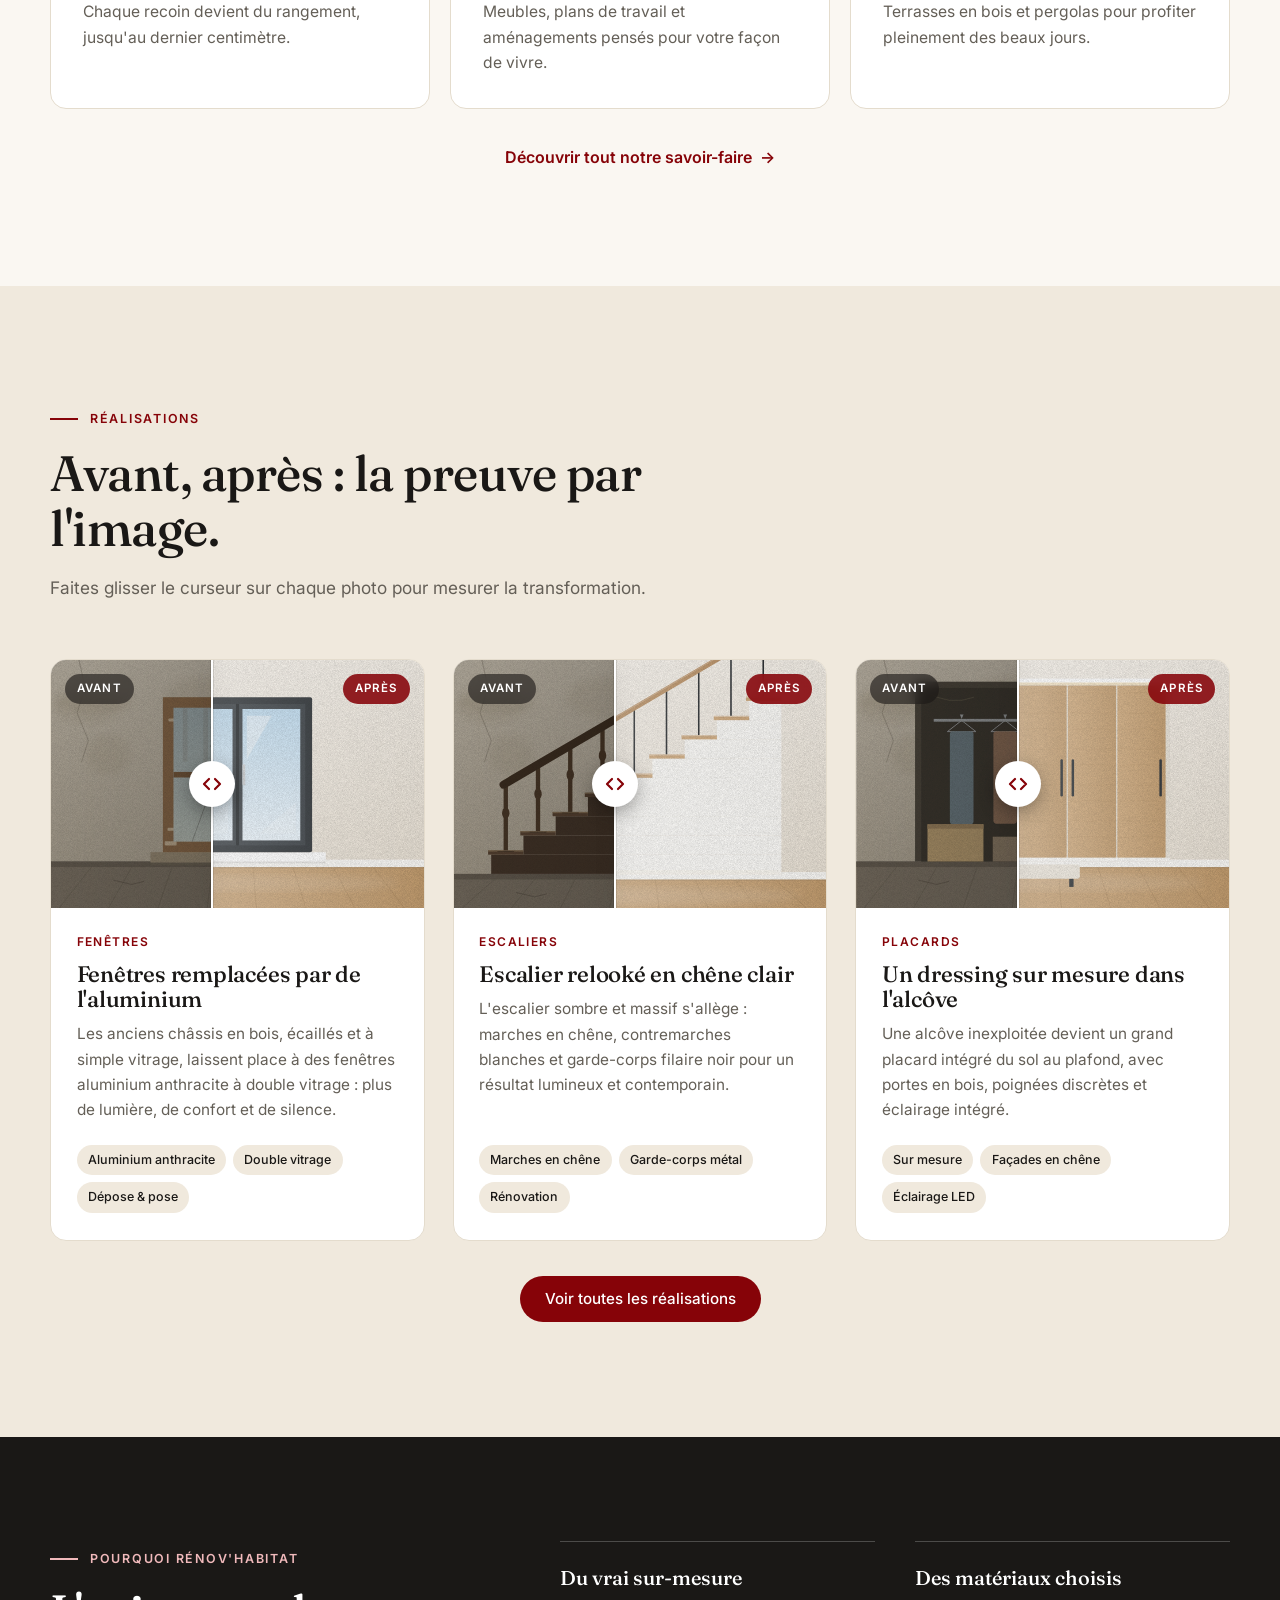
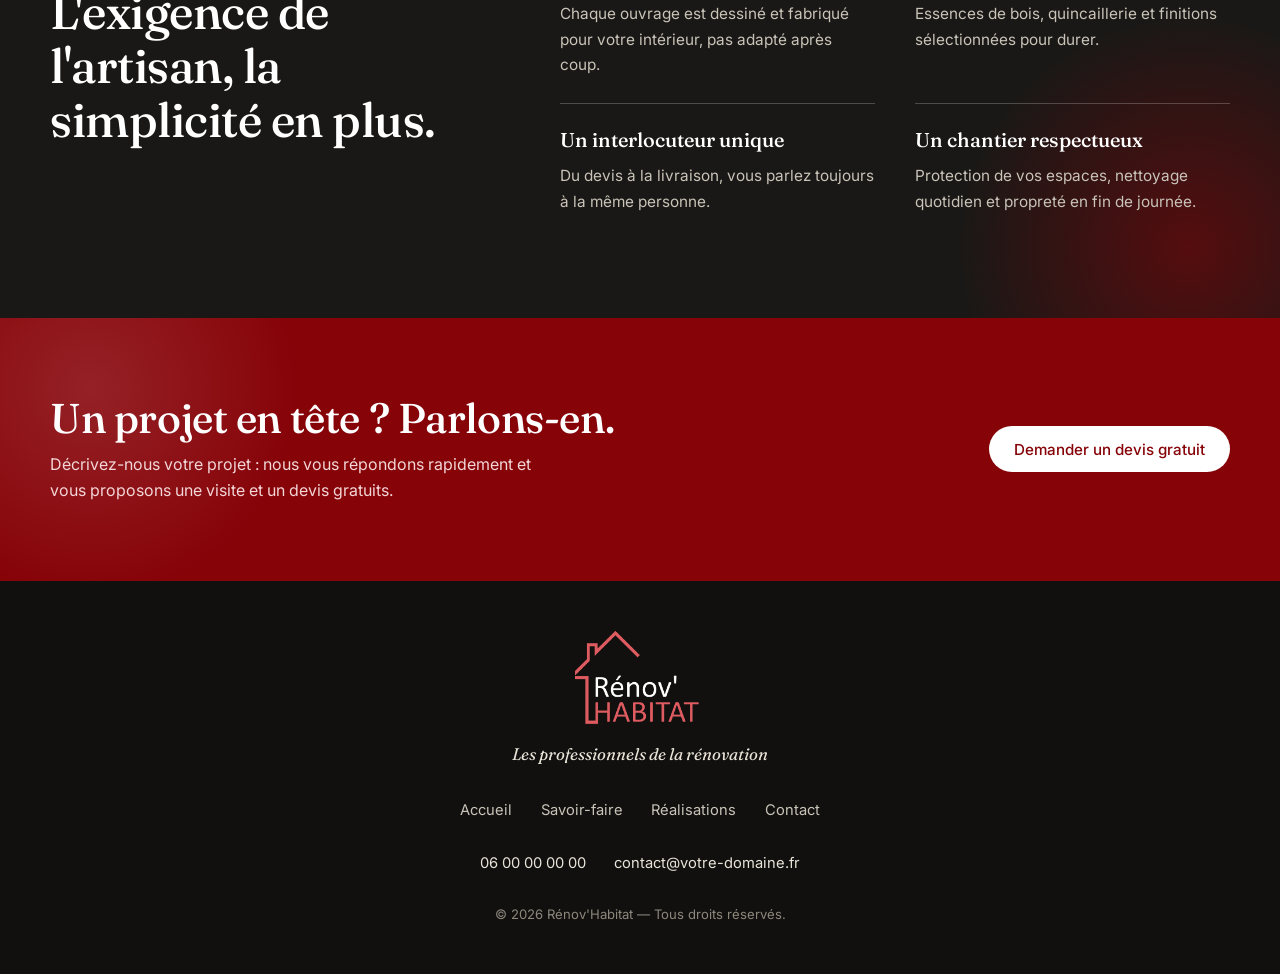
==== commit 0bab33f7: "Site en plusieurs pages, administration des photos, libellés avant/après - 4 pages (accueil, savoir-" ====
--- a/index.html
+++ b/index.html
@@ -10,7 +10,7 @@
 
   <meta property="og:type" content="website">
   <meta property="og:title" content="Rénov'Habitat — Menuiserie sur mesure & rénovation">
-  <meta property="og:description" content="Fenêtres, portes, escaliers, placards, cuisines et terrasses sur mesure. Découvrez nos transformations avant/après.">
+  <meta property="og:description" content="Rénov'Habitat, les professionnels de la rénovation : fenêtres, portes, escaliers, placards, cuisines et terrasses sur mesure. Découvrez nos réalisations avant/après et demandez votre devis gratuit.">
   <meta property="og:image" content="assets/img/logo-original.png">
   <meta property="og:locale" content="fr_FR">
 
@@ -26,16 +26,16 @@
   <!-- ============ EN-TÊTE ============ -->
   <header class="site-header" id="top">
     <div class="container header__inner">
-      <a class="brand" href="#top" aria-label="Rénov'Habitat — accueil">
+      <a class="brand" href="index.html" aria-label="Rénov'Habitat — accueil">
         <img src="assets/img/logo-mark.png" alt="Rénov'Habitat" width="447" height="332">
       </a>
 
       <nav class="nav" id="nav" aria-label="Navigation principale">
-        <a href="#savoir-faire">Savoir-faire</a>
-        <a href="#realisations">Réalisations</a>
-        <a href="#methode">Notre méthode</a>
-        <a href="#contact">Contact</a>
-        <a class="btn btn--primary nav__cta" href="#contact">Devis gratuit</a>
+        <a href="index.html" aria-current="page">Accueil</a>
+        <a href="savoir-faire.html">Savoir-faire</a>
+        <a href="realisations.html">Réalisations</a>
+        <a href="contact.html">Contact</a>
+        <a class="btn btn--primary nav__cta" href="contact.html">Devis gratuit</a>
       </nav>
 
       <button class="nav-toggle" type="button" aria-controls="nav" aria-expanded="false" aria-label="Ouvrir le menu">
@@ -59,8 +59,8 @@
           <p class="lead">Rénov'Habitat conçoit, fabrique et pose vos menuiseries : fenêtres, portes, escaliers, placards, cuisines… Du plus petit remplacement à la rénovation complète, on s'occupe de tout.</p>
 
           <div class="hero__actions">
-            <a class="btn btn--primary" href="#contact">Demander un devis gratuit</a>
-            <a class="btn btn--ghost" href="#realisations">Voir les réalisations</a>
+            <a class="btn btn--primary" href="contact.html">Demander un devis gratuit</a>
+            <a class="btn btn--ghost" href="realisations.html">Voir les réalisations</a>
           </div>
 
           <ul class="checks" aria-label="Nos engagements">
@@ -71,19 +71,14 @@
         </div>
 
         <div class="hero__visual">
-          <div class="ba ba--hero"
-               data-before="assets/img/projects/porte-avant.svg"
-               data-after="assets/img/projects/porte-apres.svg"
-               data-alt-before="Porte d'entrée en bois usée, avant rénovation"
-               data-alt-after="Porte d'entrée bordeaux moderne, après rénovation"
-               data-eager="true"></div>
+          <div class="ba ba--hero is-loading" data-hero data-eager="true"></div>
           <p class="hero__caption"><span class="dot"></span> Glissez le curseur pour comparer l'avant et l'après</p>
         </div>
       </div>
     </section>
 
     <!-- ============ SAVOIR-FAIRE ============ -->
-    <section class="section" id="savoir-faire">
+    <section class="section">
       <div class="container">
         <header class="section__head reveal">
           <p class="eyebrow">Savoir-faire</p>
@@ -92,42 +87,43 @@
         </header>
 
         <div class="services">
-          <article class="service reveal">
+          <a class="service reveal" href="savoir-faire.html#fenetres">
             <svg class="service__icon" viewBox="0 0 48 48" aria-hidden="true"><rect x="9" y="6" width="30" height="36" rx="2"/><path d="M24 6v36M9 24h30"/><path d="M5 42h38"/></svg>
             <h3>Fenêtres &amp; baies vitrées</h3>
-            <p>Bois, PVC ou aluminium : remplacement de vos menuiseries pour plus de confort thermique, de silence et de lumière.</p>
-          </article>
-          <article class="service reveal">
+            <p>Bois, PVC ou aluminium : plus de confort thermique, de silence et de lumière.</p>
+          </a>
+          <a class="service reveal" href="savoir-faire.html#portes">
             <svg class="service__icon" viewBox="0 0 48 48" aria-hidden="true"><rect x="11" y="4" width="26" height="40" rx="2"/><circle cx="31" cy="25" r="2"/><path d="M17 12h8M17 36h14"/></svg>
             <h3>Portes d'entrée &amp; intérieures</h3>
-            <p>Sécurité, isolation et caractère : la première impression de votre maison mérite une porte à son image.</p>
-          </article>
-          <article class="service reveal">
+            <p>Sécurité, isolation et caractère : la première impression de votre maison.</p>
+          </a>
+          <a class="service reveal" href="savoir-faire.html#escaliers">
             <svg class="service__icon" viewBox="0 0 48 48" aria-hidden="true"><path d="M4 42h9v-9h9v-9h9v-9h9V6"/><path d="M4 42h40"/><path d="M13 33V24M22 24V15M31 15V6"/></svg>
             <h3>Escaliers &amp; garde-corps</h3>
-            <p>Création ou rénovation d'escaliers en bois, habillage de marches, rampes et garde-corps sur mesure.</p>
-          </article>
-          <article class="service reveal">
+            <p>Création ou rénovation d'escaliers en bois, rampes et garde-corps sur mesure.</p>
+          </a>
+          <a class="service reveal" href="savoir-faire.html#placards">
             <svg class="service__icon" viewBox="0 0 48 48" aria-hidden="true"><rect x="6" y="5" width="36" height="38" rx="2"/><path d="M24 5v38M6 38h36"/><path d="M20 20v8M28 20v8"/></svg>
             <h3>Placards &amp; dressings</h3>
-            <p>Chaque recoin devient du rangement : des placards sur mesure, intégrés, jusqu'au dernier centimètre.</p>
-          </article>
-          <article class="service reveal">
+            <p>Chaque recoin devient du rangement, jusqu'au dernier centimètre.</p>
+          </a>
+          <a class="service reveal" href="savoir-faire.html#cuisines">
             <svg class="service__icon" viewBox="0 0 48 48" aria-hidden="true"><rect x="5" y="6" width="38" height="13" rx="1"/><rect x="5" y="27" width="38" height="15" rx="1"/><path d="M5 23h38M16 14h6M16 34h6M27 14h6M27 34h6"/></svg>
             <h3>Cuisines &amp; agencement</h3>
-            <p>Meubles, plans de travail et aménagements pensés pour votre façon de vivre et de cuisiner.</p>
-          </article>
-          <article class="service reveal">
+            <p>Meubles, plans de travail et aménagements pensés pour votre façon de vivre.</p>
+          </a>
+          <a class="service reveal" href="savoir-faire.html#terrasses">
             <svg class="service__icon" viewBox="0 0 48 48" aria-hidden="true"><path d="M5 10h38M9 10v28M39 10v28"/><path d="M4 42h40M4 36h40"/><path d="M16 10v-4M24 10v-4M32 10v-4"/></svg>
             <h3>Terrasses &amp; pergolas</h3>
-            <p>Terrasses en bois, pergolas et aménagements extérieurs pour profiter pleinement des beaux jours.</p>
-          </article>
+            <p>Terrasses en bois et pergolas pour profiter pleinement des beaux jours.</p>
+          </a>
         </div>
+        <p class="more"><a class="link-arrow" href="savoir-faire.html">Découvrir tout notre savoir-faire</a></p>
       </div>
     </section>
 
     <!-- ============ RÉALISATIONS ============ -->
-    <section class="section section--sand" id="realisations">
+    <section class="section section--sand" data-hide-when-empty>
       <div class="container">
         <header class="section__head reveal">
           <p class="eyebrow">Réalisations</p>
@@ -135,48 +131,13 @@
           <p class="section__intro">Faites glisser le curseur sur chaque photo pour mesurer la transformation.</p>
         </header>
 
-        <div class="filters reveal" id="filters" role="group" aria-label="Filtrer les réalisations"></div>
-
-        <div class="projects" id="projects" aria-live="polite">
-          <noscript><p>Activez JavaScript pour comparer les photos avant/après.</p></noscript>
+        <div class="projects" data-projects data-offset="1" data-limit="3">
+          <noscript><p class="empty">Activez JavaScript pour comparer les photos avant/après.</p></noscript>
         </div>
+        <p class="more"><a class="btn btn--primary" href="realisations.html">Voir toutes les réalisations</a></p>
       </div>
     </section>
 
-    <!-- ============ MÉTHODE ============ -->
-    <section class="section" id="methode">
-      <div class="container">
-        <header class="section__head reveal">
-          <p class="eyebrow">Notre méthode</p>
-          <h2>Un projet clair, de la première visite à la dernière finition.</h2>
-        </header>
-
-        <ol class="steps">
-          <li class="step reveal">
-            <span class="step__num">01</span>
-            <h3>On vient chez vous</h3>
-            <p>Visite sur place, écoute de vos envies, prise de mesures. Le devis est gratuit et sans engagement.</p>
-          </li>
-          <li class="step reveal">
-            <span class="step__num">02</span>
-            <h3>On conçoit avec vous</h3>
-            <p>Choix des matériaux, des finitions et des couleurs, avec un devis détaillé et transparent.</p>
-          </li>
-          <li class="step reveal">
-            <span class="step__num">03</span>
-            <h3>On fabrique et on pose</h3>
-            <p>Fabrication soignée puis pose par nos équipes, avec un chantier propre et des délais tenus.</p>
-          </li>
-          <li class="step reveal">
-            <span class="step__num">04</span>
-            <h3>On vérifie, on vous suit</h3>
-            <p>Réglages, finitions et contrôle final ensemble. Vous restez accompagné après les travaux.</p>
-          </li>
-        </ol>
-      </div>
-    </section>
-
-    <!-- ============ ENGAGEMENTS ============ -->
     <section class="values">
       <div class="container values__grid">
         <div class="values__lead reveal">
@@ -192,68 +153,13 @@
       </div>
     </section>
 
-    <!-- ============ CONTACT ============ -->
-    <section class="section" id="contact">
-      <div class="container contact__grid">
-        <div class="contact__info reveal">
-          <p class="eyebrow">Contact</p>
-          <h2>Parlons de votre projet.</h2>
-          <p class="section__intro">Décrivez-nous votre projet : nous revenons vers vous rapidement pour fixer une visite et établir votre devis gratuit.</p>
-
-          <ul class="contact__list">
-            <li>
-              <svg viewBox="0 0 24 24" aria-hidden="true"><path d="M5 4h4l2 5-2.5 1.5a11 11 0 005 5L15 13l5 2v4a2 2 0 01-2 2A16 16 0 013 6a2 2 0 012-2z"/></svg>
-              <div><span class="label">Téléphone</span><a data-site="phone" data-site-href="tel" href="tel:0600000000">06 00 00 00 00</a></div>
-            </li>
-            <li>
-              <svg viewBox="0 0 24 24" aria-hidden="true"><rect x="3" y="5" width="18" height="14" rx="2"/><path d="M3 7l9 6 9-6"/></svg>
-              <div><span class="label">E-mail</span><a data-site="email" data-site-href="mail" href="mailto:contact@votre-domaine.fr">contact@votre-domaine.fr</a></div>
-            </li>
-            <li>
-              <svg viewBox="0 0 24 24" aria-hidden="true"><path d="M12 21s-7-6.2-7-11a7 7 0 0114 0c0 4.8-7 11-7 11z"/><circle cx="12" cy="10" r="2.5"/></svg>
-              <div><span class="label">Zone d'intervention</span><span data-site="zone">Votre ville et ses alentours</span></div>
-            </li>
-            <li>
-              <svg viewBox="0 0 24 24" aria-hidden="true"><circle cx="12" cy="12" r="9"/><path d="M12 7v5l3 2"/></svg>
-              <div><span class="label">Horaires</span><span data-site="hours">Du lundi au vendredi, 8h – 18h</span></div>
-            </li>
-          </ul>
+    <section class="cta-band">
+      <div class="container cta-band__inner">
+        <div>
+          <h2>Un projet en tête ? Parlons-en.</h2>
+          <p>Décrivez-nous votre projet : nous vous répondons rapidement et vous proposons une visite et un devis gratuits.</p>
         </div>
-
-        <form class="form reveal" id="contact-form" novalidate>
-          <div class="field">
-            <label for="f-name">Nom et prénom</label>
-            <input id="f-name" name="name" type="text" autocomplete="name" required>
-          </div>
-          <div class="field-row">
-            <div class="field">
-              <label for="f-email">E-mail</label>
-              <input id="f-email" name="email" type="email" autocomplete="email" required>
-            </div>
-            <div class="field">
-              <label for="f-phone">Téléphone</label>
-              <input id="f-phone" name="phone" type="tel" autocomplete="tel">
-            </div>
-          </div>
-          <div class="field">
-            <label for="f-type">Type de projet</label>
-            <select id="f-type" name="type">
-              <option>Fenêtres / baies vitrées</option>
-              <option>Porte d'entrée / intérieure</option>
-              <option>Escalier / garde-corps</option>
-              <option>Placard / dressing</option>
-              <option>Cuisine / agencement</option>
-              <option>Terrasse / pergola</option>
-              <option>Autre projet</option>
-            </select>
-          </div>
-          <div class="field">
-            <label for="f-msg">Votre projet</label>
-            <textarea id="f-msg" name="message" rows="5" required></textarea>
-          </div>
-          <button class="btn btn--primary btn--block" type="submit">Envoyer ma demande</button>
-          <p class="form__status" id="form-status" role="status"></p>
-        </form>
+        <a class="btn btn--light" href="contact.html">Demander un devis gratuit</a>
       </div>
     </section>
   </main>
@@ -264,17 +170,21 @@
       <img class="footer__logo" src="assets/img/logo-mark-light.png" alt="Rénov'Habitat" width="447" height="332" loading="lazy">
       <p class="footer__tagline">Les professionnels de la rénovation</p>
       <nav class="footer__nav" aria-label="Pied de page">
-        <a href="#savoir-faire">Savoir-faire</a>
-        <a href="#realisations">Réalisations</a>
-        <a href="#methode">Notre méthode</a>
-        <a href="#contact">Contact</a>
+        <a href="index.html">Accueil</a>
+        <a href="savoir-faire.html">Savoir-faire</a>
+        <a href="realisations.html">Réalisations</a>
+        <a href="contact.html">Contact</a>
       </nav>
+      <p class="footer__contact">
+        <a data-site="phone" data-site-href="tel" href="tel:0600000000">06 00 00 00 00</a>
+        <a data-site="email" data-site-href="mail" href="mailto:contact@votre-domaine.fr">contact@votre-domaine.fr</a>
+      </p>
       <p class="footer__copy">© <span id="year">2026</span> Rénov'Habitat — Tous droits réservés.</p>
     </div>
   </footer>
 
   <script src="js/config.js"></script>
-  <script src="js/projects.js"></script>
+  <script src="js/slider.js"></script>
   <script src="js/main.js"></script>
 </body>
 </html>
--- a/css/style.css
+++ b/css/style.css
@@ -66,7 +66,7 @@
 .btn:active { transform: translateY(1px); }
 .btn--primary { background: var(--bordeaux); color: #fff; }
 .btn--primary:hover { background: var(--bordeaux-dark); box-shadow: 0 10px 24px -10px rgb(134 3 8 / .6); }
-.btn--ghost { border-color: var(--ink); color: var(--ink); }
+.btn--ghost { background: transparent; border-color: var(--ink); color: var(--ink); }
 .btn--ghost:hover { background: var(--ink); color: #fff; }
 .btn--block { width: 100%; padding-block: 1.05rem; }
 
@@ -90,7 +90,8 @@
   content: ""; position: absolute; left: 0; bottom: -2px; width: 100%; height: 2px;
   background: var(--bordeaux); transform: scaleX(0); transform-origin: left; transition: transform .3s var(--ease);
 }
-.nav a:not(.btn):hover::after, .nav a.is-active::after { transform: scaleX(1); }
+.nav a:not(.btn):hover::after, .nav a[aria-current="page"]::after { transform: scaleX(1); }
+.nav a[aria-current="page"] { color: var(--bordeaux); }
 .nav__cta { padding: .7rem 1.2rem; font-size: .9rem; }
 
 .nav-toggle {
@@ -112,6 +113,7 @@
 
 .section { padding-block: clamp(4rem, 9vw, 7.5rem); scroll-margin-top: var(--header-h); }
 .section--sand { background: var(--sand); }
+.section--flush-bottom { padding-bottom: 0; }
 .section__head { max-width: 720px; margin-bottom: clamp(2.2rem, 5vw, 3.5rem); }
 .section__head h2, .contact__info h2 { font-size: clamp(2rem, 4.2vw, 3.1rem); margin-top: 1rem; }
 .section__intro { margin-top: 1.1rem; color: var(--muted); font-size: 1.08rem; max-width: 56ch; }
@@ -146,7 +148,12 @@
   cursor: ew-resize; touch-action: pan-y; user-select: none; -webkit-user-select: none; isolation: isolate;
 }
 .ba__img { position: absolute; inset: 0; width: 100%; height: 100%; object-fit: cover; pointer-events: none; -webkit-user-drag: none; }
-.ba__img--before { clip-path: inset(0 calc(100% - var(--pos)) 0 0); }
+/* Chaque photo a son calque : le libellé est découpé avec elle (Avant = photo avant, Après = photo après) */
+.ba__layer { position: absolute; inset: 0; pointer-events: none; }
+.ba__layer--before { clip-path: inset(0 calc(100% - var(--pos)) 0 0); }
+.ba__layer--after { clip-path: inset(0 0 0 var(--pos)); }
+.ba.is-loading { background: linear-gradient(100deg, var(--sand) 30%, #f7f2e9 50%, var(--sand) 70%); background-size: 200% 100%; animation: shimmer 1.4s linear infinite; cursor: default; }
+@keyframes shimmer { to { background-position: -200% 0; } }
 .ba__tag {
   position: absolute; top: 14px; padding: .35rem .75rem; border-radius: 999px;
   font-size: .72rem; font-weight: 600; letter-spacing: .1em; text-transform: uppercase; color: #fff;
@@ -175,6 +182,12 @@
   transition: transform .35s var(--ease), box-shadow .35s var(--ease), border-color .35s;
 }
 .service:hover { transform: translateY(-5px); box-shadow: var(--shadow); border-color: transparent; }
+a.service { display: block; color: inherit; text-decoration: none; }
+.link-arrow { display: inline-flex; align-items: center; gap: .5rem; font-weight: 600; color: var(--bordeaux); text-decoration: none; }
+.link-arrow::after { content: "\2192"; transition: transform .25s var(--ease); }
+.link-arrow:hover::after { transform: translateX(4px); }
+.more { margin-top: 2.2rem; display: flex; justify-content: center; }
+.section__head + .more, .more--left { justify-content: flex-start; }
 .service__icon {
   width: 52px; height: 52px; padding: 11px; margin-bottom: 1.4rem; border-radius: 14px;
   background: var(--bordeaux-soft); color: var(--bordeaux);
@@ -270,7 +283,50 @@
 .footer__nav { display: flex; flex-wrap: wrap; justify-content: center; gap: .6rem 1.8rem; }
 .footer__nav a { text-decoration: none; font-size: .92rem; transition: color .2s; }
 .footer__nav a:hover { color: #fff; }
+.footer__contact { display: flex; flex-wrap: wrap; justify-content: center; gap: .4rem 1.8rem; font-size: .92rem; }
+.footer__contact a { text-decoration: none; color: #e9e3d8; transition: color .2s; }
+.footer__contact a:hover { color: #fff; }
 .footer__copy { font-size: .82rem; color: #8d877c; }
+
+/* ---------- Bouton clair (sur fond bordeaux) ---------- */
+.btn--light { background: #fff; color: var(--bordeaux); }
+.btn--light:hover { background: var(--bordeaux-soft); box-shadow: 0 10px 24px -10px rgb(0 0 0 / .45); }
+
+/* ---------- Pages intérieures : bandeau de titre ---------- */
+.page-hero { position: relative; overflow: hidden; background: var(--sand); padding-block: clamp(3rem, 7vw, 5.5rem); }
+.page-hero .hero__roof { opacity: .06; right: -90px; top: -60px; width: min(520px, 70vw); }
+.page-hero__inner { position: relative; }
+.page-hero__inner > * { max-width: 780px; }
+.page-hero h1 { font-size: clamp(2.2rem, 5.2vw, 3.8rem); margin-top: 1.1rem; }
+.page-hero .lead { margin-top: 1.2rem; }
+
+/* ---------- Savoir-faire : détail par métier ---------- */
+.detail { display: grid; gap: 1.6rem 4rem; padding-block: 2.6rem; border-top: 1px solid var(--line); scroll-margin-top: var(--header-h); }
+.detail:first-child { border-top: 0; padding-top: 0; }
+.detail .service__icon { margin-bottom: 1.1rem; }
+.detail h2 { font-size: clamp(1.7rem, 3vw, 2.2rem); }
+.detail p { margin-top: .9rem; color: var(--muted); max-width: 54ch; }
+.detail__list { display: grid; gap: .8rem; align-content: start; padding: 1.6rem 1.8rem; background: var(--white); border: 1px solid var(--line); border-radius: var(--radius); }
+.detail__list li { display: flex; gap: .75rem; align-items: flex-start; font-weight: 500; }
+.detail__list li::before {
+  content: ""; flex: none; width: 18px; height: 18px; margin-top: .22rem; background: var(--bordeaux);
+  -webkit-mask: url("data:image/svg+xml,%3Csvg xmlns='http://www.w3.org/2000/svg' viewBox='0 0 20 20'%3E%3Cpath d='M4 10.5l4 4 8-9' fill='none' stroke='%23000' stroke-width='2' stroke-linecap='round' stroke-linejoin='round'/%3E%3C/svg%3E") center / contain no-repeat;
+          mask: url("data:image/svg+xml,%3Csvg xmlns='http://www.w3.org/2000/svg' viewBox='0 0 20 20'%3E%3Cpath d='M4 10.5l4 4 8-9' fill='none' stroke='%23000' stroke-width='2' stroke-linecap='round' stroke-linejoin='round'/%3E%3C/svg%3E") center / contain no-repeat;
+}
+
+/* ---------- Bandeau d'appel à l'action ---------- */
+.cta-band { background: var(--bordeaux); color: #fff; padding-block: clamp(3rem, 7vw, 4.8rem); position: relative; overflow: hidden; }
+.cta-band::before {
+  content: ""; position: absolute; left: -120px; top: -140px; width: 420px; height: 420px; border-radius: 50%;
+  background: radial-gradient(closest-side, rgb(255 255 255 / .12), transparent); pointer-events: none;
+}
+.cta-band__inner { position: relative; display: grid; gap: 1.6rem; align-items: center; }
+.cta-band h2 { font-size: clamp(1.8rem, 3.6vw, 2.6rem); }
+.cta-band p { margin-top: .6rem; color: #f3d6d7; max-width: 52ch; }
+
+/* ---------- Messages vides ---------- */
+.empty { grid-column: 1 / -1; padding: 2rem; text-align: center; color: var(--muted); background: var(--white); border: 1px dashed var(--line); border-radius: var(--radius); }
+.hero--solo .hero__grid { grid-template-columns: 1fr; max-width: 760px; }
 
 /* ---------- Animation d'apparition ---------- */
 .js .reveal { opacity: 0; transform: translateY(22px); transition: opacity .8s var(--ease), transform .8s var(--ease); transition-delay: var(--d, 0ms); }
@@ -282,6 +338,8 @@
 }
 @media (min-width: 960px) {
   .hero__grid { grid-template-columns: 1.02fr 1fr; gap: 4.5rem; }
+  .detail { grid-template-columns: 1fr 1fr; align-items: start; }
+  .cta-band__inner { grid-template-columns: 1fr auto; gap: 3rem; }
   .values__grid { grid-template-columns: 1fr 1.5fr; gap: 4rem; align-items: start; }
   .contact__grid { grid-template-columns: 1fr 1.1fr; gap: 5rem; }
 }
@@ -298,6 +356,7 @@
   .nav.is-open { transform: none; opacity: 1; visibility: visible; }
   .nav a:not(.btn) { padding: 1rem .25rem; border-bottom: 1px solid var(--line); font-size: 1.05rem; }
   .nav a:not(.btn)::after { display: none; }
+  .nav a[aria-current="page"] { color: var(--bordeaux); }
   .nav__cta { margin-top: 1.1rem; padding: 1rem; }
 }
 
